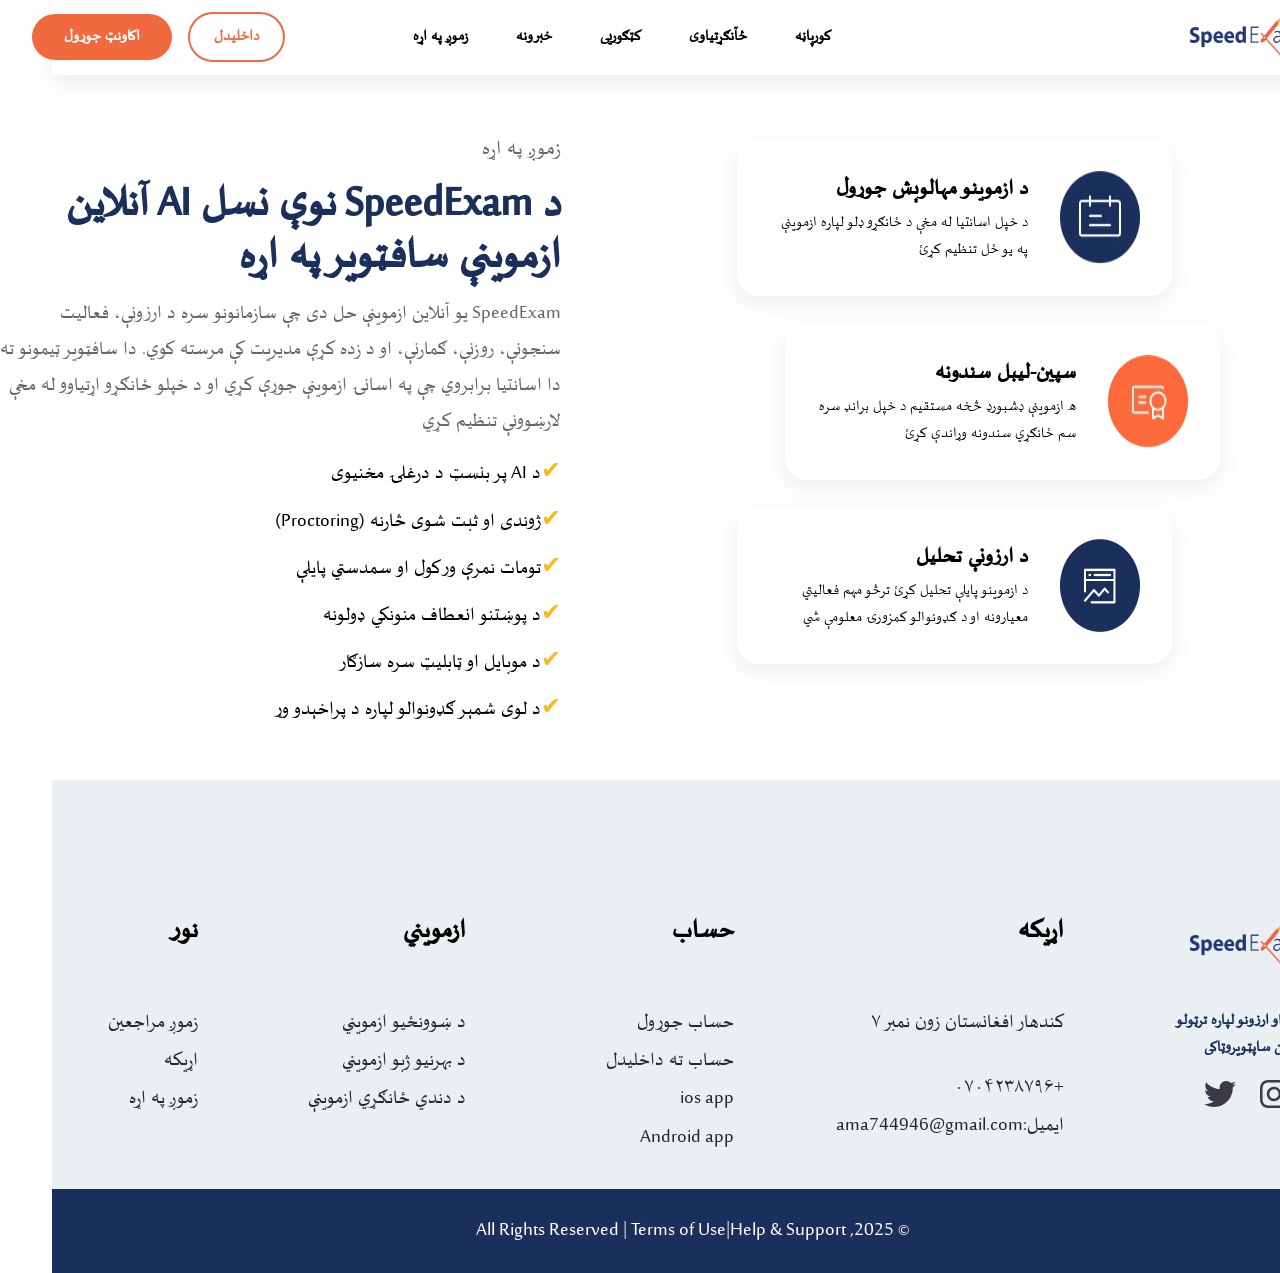
==== about.html @ 2aa9caf0 "Exam card" ====
<!DOCTYPE html>
<html lang="ps" dir="rtl">
<head>
    <meta charset="UTF-8">
    <meta name="viewport" content="width=device-width, initial-scale=1.0">
    <link rel="stylesheet" href="style.css">
    <title>About</title>
</head>
<body>
    <header class="header">
        <div class="container nav-row">
            <img src="img/speedexam.png" alt="logo" id="logo">
        <nav class="main-nav">
        <ul class="nav-list list">
            <li ><a href="index.html" class="nav-link nav">کورپاڼه</a></li>
            <li ><a href="" class="nav-link nav">ځآنګړتیاوی</a></li>
            <li ><a href="" class="nav-link nav">کټګوریی</a></li>
            <li ><a href="" class="nav-link nav">خبرونه</a></li>
            <li ><a href="about.html" class="nav-link nav">زموږ په اړه</a></li>
            
        </ul>
            <ul class="list nav-button">
                <li><a href="#" class="nav-link login">داخلیدل</a></li>
                <li><a href="#" class="nav-link signup">اکاونټ جوړول</a></li>
            </ul>
           
        </nav>
        </div>
    </header>
    <section class="about-c">
        <div class="about container">
        <div class="cards">
            <div class="card card-right">
                <img src="/img/test_BzVHpvr.webp" alt="">
                <div class="card-text">
                    <h3 class="card-h3">د ازموینو مهالوېش جوړول</h3>
                    <p class="card-p">د خپل اسانتیا له مخې د ځانګړو ډلو لپاره ازموینې په یو ځل تنظیم کړئ</p>
                </div>
            </div>
            <div class="card card-left">
                <img src="/img/about-certification_tAh5K1r.webp" alt="">
                <div class="card-text">
                    <h3 class="card-h3">سپین-لیبل سندونه</h3>
                    <p class="card-p">ه ازموینې ډشبورډ څخه مستقیم د خپل برانډ سره سم ځانګړي سندونه وړاندې کړئ</p>
                </div>
            </div>
            <div class="card card-right">
                <img src="/img/assesment_bBGjBGc.webp" alt="">
                <div class="card-text">
                    <h3 class="card-h3">د ارزونې تحلیل</h3>
                    <p class="card-p">د ازموینو پایلې تحلیل کړئ ترڅو مهم فعالیتي معیارونه او د ګډونوالو کمزورۍ معلومې شي</p>
                </div>
            </div>
        </div>
        <div class="about-text">
            <p class="about-p1">زموږ په اړه</p>
            <h2 class="about-h2">د SpeedExam نوې نسل AI آنلاین ازموینې سافټویر په اړه</h2>
            <p class="about-p2">SpeedExam یو آنلاین ازموینې حل دی چې سازمانونو سره د ارزونې، فعالیت سنجونې، 
                روزنې، ګمارنې، او د زده کړې مدیریت کې مرسته کوي. دا سافټویر ټیمونو ته دا 
                اسانتیا برابروي چې په اسانۍ ازموینې جوړې کړي او د خپلو ځانګړو اړتیاوو له مخې لارښوونې تنظیم کړي</p>
            <ul class="about-list">
                <li>د AI پر بنسټ د درغلۍ مخنیوی</li>
                <li>ژوندی او ثبت شوی څارنه (Proctoring)</li>
                <li>تومات نمرې ورکول او سمدستي پایلې</li>
                <li>د پوښتنو انعطاف منونکي ډولونه</li>
                <li>د موبایل او ټابلیټ سره سازګار</li>
                <li>د لوی شمېر ګډونوالو لپاره د پراخېدو وړ</li>
            </ul>
        </div>
        </div>
        </section>
        <footer>
        
        <div class="container grid footer-grid">
            <div class="logo-col">
                <a href="logo" class="flogo-link"><img src="/img/speedexam.png" alt="" id="logo"></a>
                <p class="logo-text">د ازموینو او ارزونو لپاره ترټولو غوره آنلاین ساپټویروټاکی</p>
                <ul class="social-link">
                 <li><a class="footer-links icons" href="#"><img src="/img/icon-facebook.svg" alt=""></a></li>
                  <li><a class="footer-links icons" href="#"><img src="/img/icon-instagram.svg" alt=""></a></li>
                   <li><a class="footer-links icons" href="#"><img src="/img/icon-twitter.svg" alt=""></a></li>
                </ul>
                
            </div>
           <div class="address-col">
            <p class="footer-heading">اړیکه</p>
            <address class="contacts">
                <p> کندهار افغانستان زون نمبر ۷</p>
               <p ><a class="footer-links" href="tel:930704238796">+۰۷۰۴۲۳۸۷۹۶</a><br>
                <a class="footer-links" href="email:ama744946@gmail.com">ایمیل:ama744946@gmail.com</a></p>
            </address>
           </div>
           <nav class="nav-col">
            <p class="footer-heading">حساب</p>
            <ul class="footer-nav">
            <li><a class="footer-links" href="#">حساب جوړول</a></li>
            <li><a class="footer-links" href="#">حساب ته داخلیدل</a></li>
            <li><a class="footer-links" href="#">ios app</a></li>
            <li><a class="footer-links" href="#">Android app</a></li>
            </ul>
           </nav>

           <nav class="nav-col">
            <p class="footer-heading">ازمویني</p>
            <ul class="footer-nav">
            <li><a class="footer-links" href="#">د ښوونځیو ازمویني</a></li>
            <li><a class="footer-links" href="#">د بهرنیو ژبو ازمویني</a></li>
            <li><a class="footer-links" href="#">د دندي ځانګړي ازموینې</a></li>
            </ul>
           </nav>
        
           <nav class="nav-col">
            <p class="footer-heading">نور</p>
            <ul class="footer-nav">
            <li><a class="footer-links" href="#">زموږ مراجعین</a></li>
            <li><a class="footer-links" href="#">اړیکه </a></li>
            <li><a class="footer-links" href="about.html">زموږ په اړه</a></li>
            </ul>
           </nav>
        </div>
        <div class="footer">
            <p class="copyright"> <small>&copy;</small> 2025, All Rights Reserved | Terms of Use|Help & Support</p>
        </div>
    </footer>
</body>
</html>
---- style.css ----
:root{
    --bg:#ffffff;
    --shadow:0 8px 24px rgba(0,0,0,0.08);
    --black:#282828;
    --color:#808080;
    --primary:#f16a3f ;
    --secondary:#1b2f5c;
    --grad-primary:linear-gradient(-90deg, #f1683feb 0%, #f16a3f 100%);
    --cta-bg:#EAF0F2;
    --primery-h:#181818;
}
@font-face { font-family: 'PashtoFont'; 
    src: url('fonts/majalla.ttf') format('woff'); font-weight: normal; font-style: normal; }
*{
    padding: 0;
    margin: 0;
    box-sizing: border-box;
}
html{
    scroll-behavior: smooth;
}
body{

    font-family:'PashtoFont', sans-serif;
    line-height:1.5 ;
    background-color: var(--bg);

}
.container{
    width: min(1300px);
    margin-inline: auto;
}
.header{
background-color: var(--bg);
box-shadow: var(--shadow);
position: sticky;
top: 0;
z-index: 10;
}
.nav-row{
    display: flex;
    justify-content: space-between;
    align-items: center;
}
#logo{
    width: 150px;
}
.main-nav{
    display: flex;
    justify-content: space-between;
    align-items: center;
    gap: 8rem;

   
}

.list{
    list-style: none;
    display: flex;
    justify-content: space-between;
    align-items: center;
    gap: 3rem;
    font-size: 18px;
    font-weight: 600;
   
}
.nav-link{
    text-decoration: none;
    color:black;
}

.nav:hover, .nav:active{
    opacity: 1;
    text-decoration: underline;
    color: var(--primary);
}
.nav-button{
    gap: 1rem;
}
.login{
    color: var(--primary);
    padding: .7rem 1.5rem;
    border: 2px solid var(--primary);
    border-radius: 40px;
    text-align: center;
    background:var(--bg);
    transition: all .2s;
}
.signup{
    padding: .7rem 2rem;
    border-radius: 40px;
    background:var(--primary);
    color: var(--bg);
}

/***********  hero section  ************/
.hero-s{
    background-color: var(--cta-bg);
    padding: 4.8rem 0 7rem 0;
    border-radius: 8px;
}
.hero{
    margin: 0 auto;
    display: flex;
    align-items: center;
    padding: 0 6.5rem;
    gap: 4rem;
}
.primary-h{
    color: var(--primery-h);
    line-height: 1;
    margin-bottom: 3rem;
    font-size: 60px;
    font-weight: 600;
}
#testPartner{
    color: var(--primary);
   
}
.hero-desription{
    margin-bottom: 2rem;
    font-size: 22px;
}
.access-student{
    padding: 1.5rem 5rem;
    background-color: var(--secondary);
    
}
.access{
    margin: 0 auto;
    display: flex;
    justify-content: space-between;
    align-items: center;

}
.p2{
    color: #ffffff;
}
.head2{
    color: var(--primary);
    font-weight: 600;
}
.access-in{
    padding: .7rem 2.5rem;
    outline: none;
    border-radius: 9px;
    border: none;
    margin-left: 1rem;
    font-size: 18px;
}
.sub-btn{
    padding: .7rem 1rem;
    border-radius: 9px;
    background-color: var(--primary);
    border: none;
    color: white;
    font-size: 18px;
    font-weight: 700;
    
}
/*     support compeny********/
.support-c{
    padding: 1.5rem 0;
    background-color:#fbfbfb;
    box-shadow: var(--shadow);
}
.support{
    width: 100%;
    text-align:right;
    margin-top: 2.5rem;
    overflow: hidden;
    white-space: nowrap;
    
}
.head3{
    color: var(--secondary);
    font-size: 48px;
    font-weight: 700;
}
.s-text{
text-align: center;

}
.s-description{
    font-size: 24px;
    color: rgb(104, 103, 103);
    line-height: 1;
    margin: 1rem 0 3rem 0;
}
.support{
    width: 100%;
    text-align:right;
    margin-top: 2.5rem;
    overflow: hidden;
    
}
.S-pics{
    display:flex;
    align-items: center;
    width: max-content;
    animation: scroll-s 70s linear infinite;
}
.S-pics:hover {
    animation-play-state: paused;
  }

.slider{
    width: 100%;
}
.S-pics img{
    margin: 0 30px;
    height: 60px;
}
@keyframes scroll-s{
    0% {
        transform: translateX(100%);
    }
    100% {
        transform:translateX(0)
    }
}
/****************   features    *********/
.grids{
        display: grid;
        column-gap: 4rem;
       
    }
    .grid-colums{
        grid-template-columns: repeat(2,1fr);
    }

.Features{
    padding: 6rem 0 0 0;
    
}
.f-title{
    text-align:center ;
    margin-bottom: 2rem;
}
.step-number{
font-size: 9.8rem;
font-weight: 600;
color: #ddd;

}

.step-img-box{
   display: flex;
   align-items: center;
   justify-content: center;

}
.step-img{
 width: 70%;
    border-radius: 6px;
}

.step-discription{
    font-size: 2rem;
    line-height: 1.8;
}
.sub-h{
    color: var(--primary);
    font-size: 25px;
    font-weight: 900;
  
}
.F-title{
text-align: center;
}
.head2{
font-size: 52px;
color: var(--secondary);
font-weight: 900;
}
/**************about section**************/
.about-c{
 background-color:var(--bg);
 padding: 1rem 2rem;
}
.about{
    margin-top: 1rem;
    display: flex;
    gap: 1rem;
}
.cards{
    padding: 2rem 5rem;
    display: flex;
    flex-direction: column; 
    width: 50%;
}
.card img{
    width: 80px;
}
.card{
padding: 2rem;
display: flex;
gap: 2rem;
margin-bottom: 1.7rem;
box-shadow: var(--shadow);
border-radius: 22px;
}
.card-h3{
    font-size: 26px;
}
.card-p{
    font-size: 18px;
}
.card-right{
    margin-right: 3rem;
}
.card-left{
    margin-left: 3rem;
}
.about-text{
    padding: 1.5rem 5rem 1.5rem 0;
    width: 50%;
}
.about-p1{
    font-size: 26px ;
    color:rgb(104, 103, 103) ;
    letter-spacing: 1.2;
    margin-bottom: .7rem;
}
.about-h2{
    font-weight: 900;
    font-size: 52px;
    color: var(--secondary);
    margin-bottom: .7rem;
    line-height: 1;
}
.about-p2{
    color: rgb(104, 103, 103);
    font-size:24px ;
    font-weight: 500;
    margin-bottom: 1rem;
}
.about-list{
    list-style-type: none;
    padding-left: 0;
    font-size: 24px;
}
.about-list li::before{
    content: "\2714";
    color:#f8b81f ;
}

.about-list li{
    margin-bottom: .7rem;
}
/************ exam card *************/
 .grid-colum-4{
        grid-template-columns: repeat(4,1fr);
    }
.Exam{

    padding: 6rem 0 9rem 0;
}
.exam-n{
    font-size: 1.5rem;
     font-weight: 600;
     color: #333;;
 margin-bottom: 3.2rem;
 }
 .secondry-h{
margin-bottom: 2rem;
font-weight: 700;
font-size: 42px;
color: var(--secondary);
 }
 .Details{
list-style: none;
display: flex;
flex-direction: column;
gap: 2rem;
   padding-left: 1rem;
}
.lists{
    font-size: 1.8rem;
}
.lists a{
    
    color: #333;
}
.lists a:hover{
    text-decoration:underline;
    color: #4ca0ee;
}
.our-exam{
    width: 100%;
}

strong{
    font-weight: 600;
}
.tag{
    display: inline-block;
    text-transform:uppercase;
    background-color:var(--primary);
    font-size: 1.1rem;
    padding: 0.4rem 0.8rem;
    color: var(--bg);
    border-radius: 100px;
    font-weight: 600;
}
.class{
    padding: 0 0 1rem 0;
    border-radius: 12px;
box-shadow: var(--shadow);
overflow: hidden;
transition: all 0.3s;
}
.class:hover{
    transform: translateY(-1.2rem);
    box-shadow: var(--shadow);
}
.class2{
    padding:2rem;
}
.tag-m{
    margin-bottom: 2rem;
}
/**********footer***************/
footer{
padding: 8rem 0 0 0;
background-color:var(--cta-bg);
}

.grid{
        display: grid;
        column-gap: 6.4rem;
        row-gap: 9.6rem;
       
    }
.footer-grid{
    grid-template-columns:1fr 1fr 1fr 1fr 1fr;

}
.footer{
    text-align: center;
    margin-top: 2rem;
    background-color: var(--secondary);
    padding: 1.5rem;
}
logo-col{
    display: flex;
   flex-direction: column;
}
.logo-text{
    font-size: 18px;
    margin-bottom: 1rem;
    color: var(--secondary);
    font-weight: 600;
}
.flogo-link{
    display: block;
    margin-bottom: 1rem;

}
.social-link{
    list-style: none;
    display: flex;
    gap: 1.5rem;
}
.icons{
    height: 2.4rem;
    width: 2.4rem;
}
.contacts{
font-size:1.5rem;
font-style: normal;
line-height: 1.6;
}
.footer-heading{
    font-size: 2rem;
    font-weight: 700;
    color: black;
    margin-bottom: 3rem;
}
.contacts p:first-child{
    margin-bottom: 1.7rem;
   color: var(--black);
}
.footer-links{
    text-decoration: none;
    color:var(--black);
}
.footer-nav{
    list-style: none;
    font-size:1.5rem;
font-style: normal;
line-height: 1.6;
}
.footer-links:hover,
.footer-links:active{
    color: #555;
}
.copyright{
    font-size:24px;
   color: var(--bg);
}
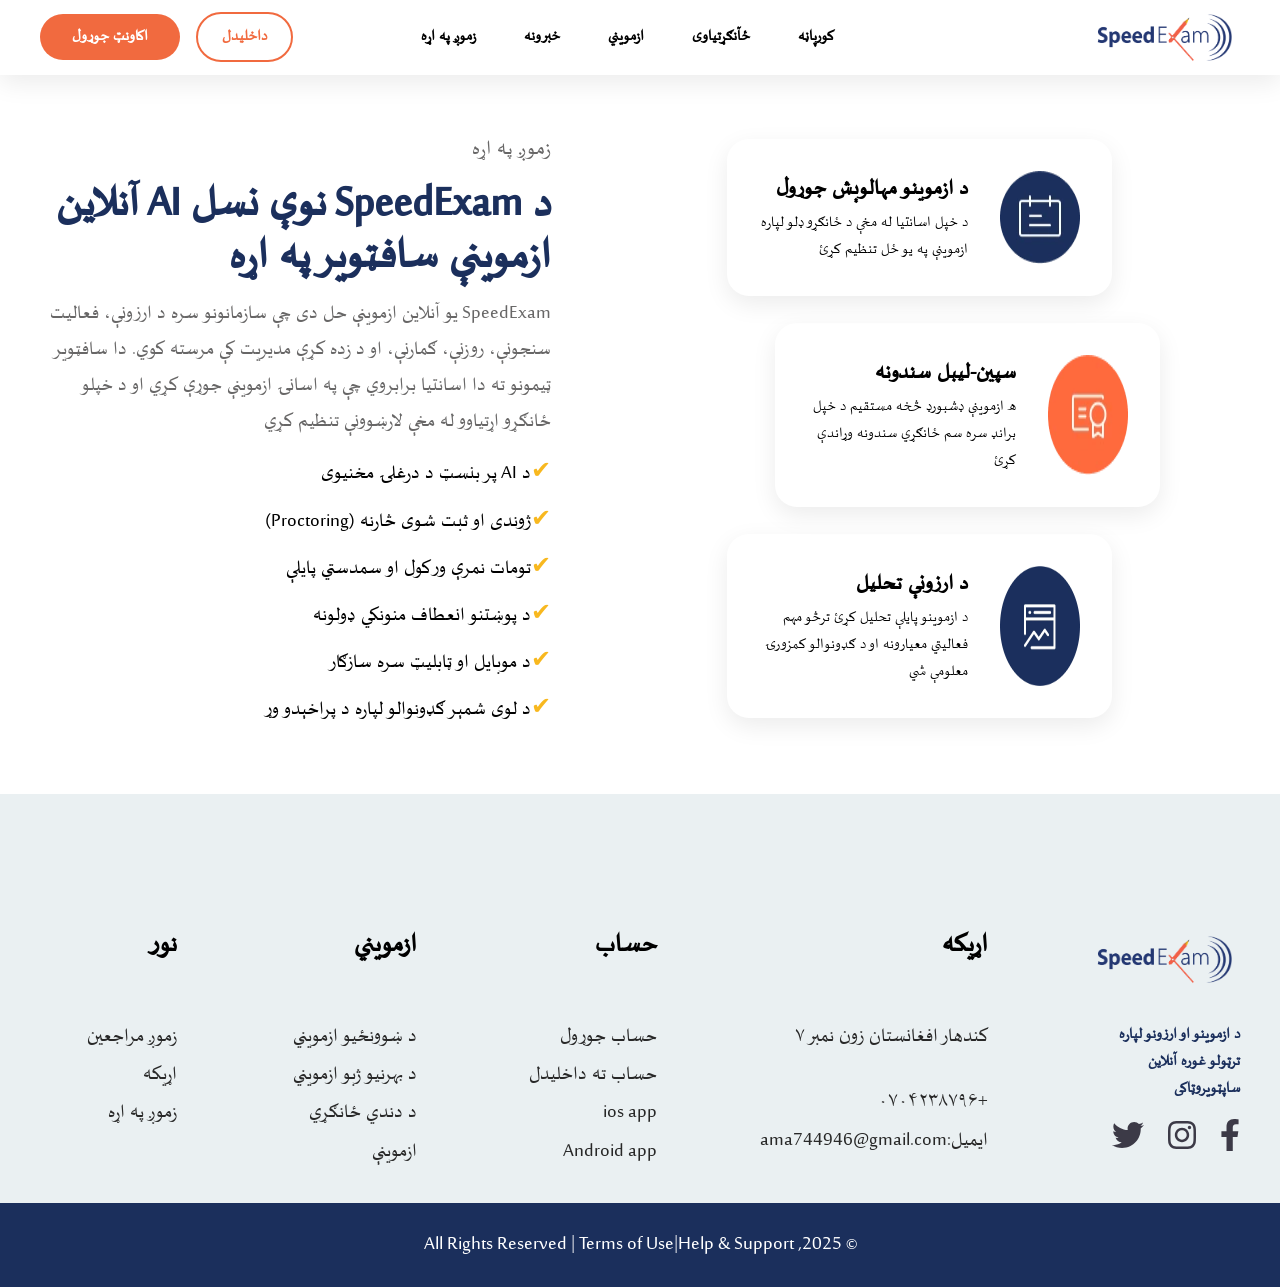
==== commit 570b8c22: "login" ====
--- a/about.html
+++ b/about.html
@@ -4,6 +4,7 @@
     <meta charset="UTF-8">
     <meta name="viewport" content="width=device-width, initial-scale=1.0">
     <link rel="stylesheet" href="style.css">
+     <link rel="stylesheet" href="mediaQuery.css">
     <title>About</title>
 </head>
 <body>
@@ -14,14 +15,14 @@
         <ul class="nav-list list">
             <li ><a href="index.html" class="nav-link nav">کورپاڼه</a></li>
             <li ><a href="" class="nav-link nav">ځآنګړتیاوی</a></li>
-            <li ><a href="" class="nav-link nav">کټګوریی</a></li>
+            <li ><a href="exam.html" class="nav-link nav">ازمویني</a></li>
             <li ><a href="" class="nav-link nav">خبرونه</a></li>
             <li ><a href="about.html" class="nav-link nav">زموږ په اړه</a></li>
             
         </ul>
             <ul class="list nav-button">
-                <li><a href="#" class="nav-link login">داخلیدل</a></li>
-                <li><a href="#" class="nav-link signup">اکاونټ جوړول</a></li>
+                <li><a href="login.html" class="nav-link login">داخلیدل</a></li>
+                <li><a href="sign.html" class="nav-link signup">اکاونټ جوړول</a></li>
             </ul>
            
         </nav>
@@ -93,8 +94,8 @@
            <nav class="nav-col">
             <p class="footer-heading">حساب</p>
             <ul class="footer-nav">
-            <li><a class="footer-links" href="#">حساب جوړول</a></li>
-            <li><a class="footer-links" href="#">حساب ته داخلیدل</a></li>
+            <li><a class="footer-links" href="sign.html">حساب جوړول</a></li>
+            <li><a class="footer-links" href="login.html">حساب ته داخلیدل</a></li>
             <li><a class="footer-links" href="#">ios app</a></li>
             <li><a class="footer-links" href="#">Android app</a></li>
             </ul>
--- a/style.css
+++ b/style.css
@@ -27,10 +27,11 @@
 
 }
 .container{
-    width: min(1300px);
+    width:max(1200px);
     margin-inline: auto;
 }
 .header{
+width: 100%;
 background-color: var(--bg);
 box-shadow: var(--shadow);
 position: sticky;
@@ -420,6 +421,168 @@
 .tag-m{
     margin-bottom: 2rem;
 }
+/****** Freq Asked Question **********/
+.F-question{
+    background-color: var(--bg);
+    padding: 4rem 0;
+}
+.fq-title{
+font-size: 44px;
+font-weight: 700;
+color: var(--secondary);
+margin-bottom: 2rem;
+
+}
+.questions{
+    column-gap: 6rem;
+    row-gap: 2rem;
+}
+.faq{
+    border-radius: 11px;
+box-shadow: var(--shadow);
+}
+.fq-h button{
+   font-size: 22px;
+   font-weight: 700;
+   color: var(--bg);
+   background-color: var(--primary);
+   width: 100%;
+   border: none;
+   outline: none;
+   padding: .8rem;
+   border-radius: 11px 11px 0 0;
+}
+.fq-p{
+    font-size: 18px;
+    color: var(--color);
+    margin: 0 1rem 0 1rem;
+    padding: 2rem;
+}
+/***** sigin up **************/
+.section-sigin{
+padding: 4.8rem 0 12.8rem 0;
+}
+.sigin
+{
+    display: grid;
+    grid-template-columns: 2.5fr 1fr;
+    background-color: var(--primary);
+    box-shadow:var(--shadow);
+    border-radius: 2rem;
+    overflow: hidden;
+}
+.sigin .secondry-h{
+    margin-bottom: 2rem;
+}
+.sigin-text-box{
+padding: 4.8rem 6.4rem 6.4rem 6.4rem;
+}
+.sigin-text{
+font-size: 1.8rem;
+line-height: 1.8;
+color: rgb(44, 42, 42);
+margin-bottom: 2rem;
+}
+
+.sigin-img{
+    background-image:linear-gradient(to right bottom,
+    rgba(24, 100, 171,0.35),rgba(123, 81, 252, 0.35)), 
+    url(img/cta.jpg);
+   
+    background-size:cover;
+}
+.sigin-form{
+    display: grid;
+    grid-template-columns: 1fr 1fr;
+    column-gap: 3rem;
+    row-gap: 2rem;
+}
+.sigin-form label{
+display: block;
+font-size: 1.6rem;
+font-weight: 500;
+margin-bottom: 1rem;
+color: #1f1e1e;
+}
+sigin-form input::placeholder{
+    color: #aaa;
+}
+.sigin-form input,
+.sigin-form select{
+    width: 100%;
+    padding: 1rem;
+    font-size: 1.1rem;
+    font-family: inherit;
+    color: inherit;
+    border: none;
+    background-color: #fdf2e9;
+    border-radius: 9px;
+    box-shadow:var(--shadow);
+}
+.btn-form{
+    background-color: var(--secondary);
+    align-self: end;
+    padding: 1.2rem;
+    color: var(--bg);
+    border-radius: 22px;
+    outline: none;
+    border:none;
+}
+.btn-form:hover{
+background-color: #d3f3fa;
+color: #555;
+}
+.sigin *:focus{
+    outline: none;
+    box-shadow:0 0 0 0.8rem rgba(247, 250, 253, 0.5);
+}
+/********login ******************/
+.login-section{
+    background-color: var(--bg);
+    width: 1300px;
+    margin: 1rem auto;
+}
+.login-form{
+    width: 380px;
+    margin: 4rem auto;
+    padding: 2rem;
+    background-color:#dfedf2;
+    box-shadow: var(--shadow);
+    border-radius: 10px;
+    text-align: center;
+}
+.login img{
+    margin-bottom: 5rem;
+}
+.con-form{
+    display: flex;
+    flex-direction: column;
+    text-align: start;
+    margin-bottom: 1.6rem;
+}
+.con-form label{
+    font-size: 20px;
+    font-weight: 700;
+    color: var(--secondary);
+    margin-bottom: .5rem;
+}
+.con-form input{
+    padding: 1.2rem;
+    border: none;
+    outline: none;
+    font-size: 14px;
+    border-radius: 15px;
+}
+.btn-form-login{
+    padding: 1rem 1.7rem;
+    color: var(--bg);
+    font-size: 240x;
+    font-weight: 600;
+    background-color: var(--primary);
+    border-radius: 15px;
+    border: none;
+    outline: none;
+}
 /**********footer***************/
 footer{
 padding: 8rem 0 0 0;
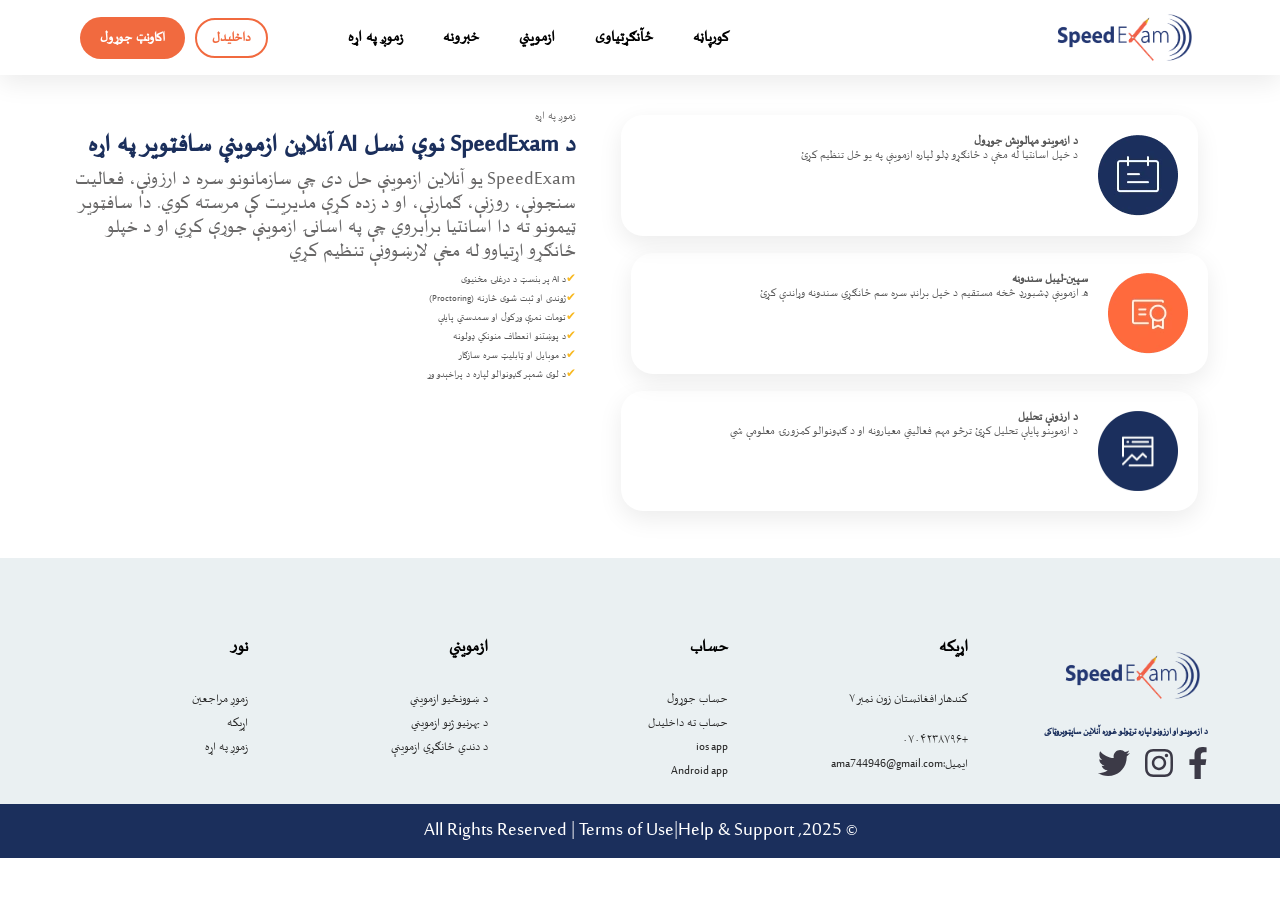
==== commit b4d790be: "indexPage Dynamic version 1" ====
--- a/about.html
+++ b/about.html
@@ -3,8 +3,9 @@
 <head>
     <meta charset="UTF-8">
     <meta name="viewport" content="width=device-width, initial-scale=1.0">
-    <link rel="stylesheet" href="style.css">
-     <link rel="stylesheet" href="mediaQuery.css">
+    <link rel="stylesheet" href="Style/style.css">
+     <link rel="stylesheet" href="Style/mediaQuery.css">
+    
     <title>About</title>
 </head>
 <body>
@@ -26,6 +27,10 @@
             </ul>
            
         </nav>
+        <button class="btn-mobile-nav">
+          <img src="img/menue.svg" alt="" class="icon-mobile-nav menue-icon">
+          <img src="img/close.svg" alt="" class="icon-mobile-nav close-icon">
+        </button>
         </div>
     </header>
     <section class="about-c">
@@ -123,5 +128,6 @@
             <p class="copyright"> <small>&copy;</small> 2025, All Rights Reserved | Terms of Use|Help & Support</p>
         </div>
     </footer>
+      <script defer src="JS/javaScript.js"></script>
 </body>
 </html>
--- a/Style/style.css
+++ b/Style/style.css
@@ -0,0 +1,867 @@
+:root{
+    --bg:#ffffff;
+    --shadow:0 8px 24px rgba(0,0,0,0.08);
+    --black:#282828;
+    --color:#808080;
+    --primary:#f16a3f ;
+    --secondary:#1b2f5c;
+    --grad-primary:linear-gradient(-90deg, #f1683feb 0%, #f16a3f 100%);
+    --cta-bg:#EAF0F2;
+    --primery-h:#181818;
+}
+@font-face { font-family: 'PashtoFont'; 
+    src: url('../fonts/majalla.ttf') format('woff'); font-weight: normal; font-style: normal; }
+*{
+    padding: 0;
+    margin: 0;
+    box-sizing: border-box;
+}
+html{
+    scroll-behavior: smooth;
+    font-size: 62.5%;
+}
+body{
+
+font-family:'PashtoFont', sans-serif;
+line-height: 1;
+font-weight: 400;
+color: #555;
+overflow-x: hidden;
+background-color: var(--bg);
+}
+.container {
+  /* 1140px */
+  max-width: 120rem;
+  padding: 0 3.2rem;
+  margin: 0 auto;
+}
+.grid {
+  display: grid;
+  column-gap: 6.4rem;
+  row-gap: 9.6rem;
+}
+/*-------------------header-----------------*/
+.header{
+background-color: var(--bg);
+box-shadow: var(--shadow);
+position: sticky;
+top: 0;
+z-index: 10;
+ padding: 0 4.8rem;
+}
+.nav-row{
+    display: flex;
+    justify-content: space-between;
+    align-items: center;
+}
+#logo{
+    width: 150px;
+}
+.main-nav{
+    display: flex;
+    justify-content: space-between;
+    align-items: center;
+    gap: 8rem;  
+}
+
+.list{
+    list-style: none;
+    display: flex;
+    justify-content: space-between;
+    align-items: center;
+    gap: 4rem;
+    font-size: 18px;
+    font-weight: 600;
+   
+}
+.nav-link{
+    text-decoration: none;
+    color:black;
+}
+
+.nav:hover, .nav:active{
+    opacity: 1;
+    text-decoration: underline;
+    color: var(--primary);
+}
+.nav-button{
+    gap: 1rem;
+}
+.login{
+    color: var(--primary);
+    padding: .7rem 1.5rem;
+    border: 2px solid var(--primary);
+    border-radius: 40px;
+    text-align: center;
+    background:var(--bg);
+    transition: all .2s;
+    font-size: 16px;
+    font-weight: 600;
+}
+.signup{
+    padding: 1rem 2rem;
+    border-radius: 40px;
+    background:var(--primary);
+    color: var(--bg);
+    font-size: 16px;
+    font-weight: 600;
+}
+.btn-mobile-nav{
+border: none;
+background: none;
+cursor: pointer;
+display: none;
+}
+.icon-mobile-nav{
+width: 4.8rem;
+height: 4.8rem;
+}
+.close-icon{
+    display: none;
+}
+/***********  hero section  ************/
+.hero-s{
+    background-color: var(--cta-bg);
+     padding: 4.8rem 0 9.6rem 0;
+}
+.hero {
+  max-width: 130rem;
+  margin: 0 auto;
+  padding: 0 3.2rem;
+  display: grid;
+  grid-template-columns: 1fr 1fr;
+  gap: 9.6rem;
+  align-items: center;
+}
+.hero img{
+    width: 100%;
+}
+.primary-h{
+    color: var(--primery-h);
+    line-height: 1;
+    margin-bottom: 3rem;
+    font-size: 6.5rem;
+    font-weight: 600;
+}
+#testPartner{
+    color: var(--primary);
+   
+}
+.hero-desription{
+    margin-bottom: 3rem;
+    font-size: 26px;
+}
+/*-----acssess student-----------*/
+.access-student{
+    padding: 1.5rem 5rem;
+    background-color: var(--secondary);
+    
+}
+.access{
+    grid-template-columns: 1fr 1fr;
+    justify-content: space-between;
+    align-items: center;
+position: relative;
+}
+.p2{
+    color: #ffffff;
+    font-size: 2.3rem;
+}
+.head2{
+    color: #ffffff;
+    font-size: 2.5rem;
+    margin-bottom: 1rem;
+}
+.code-form{
+    display: flex;
+    gap: 1rem;
+}
+.access-in{
+  padding: 2rem;
+    width: 60%;
+    outline: none;
+    border-radius: 8rem;
+    border: none;
+    font-size: 1.1rem;
+    margin: 0;
+}
+.sub-btn{
+    width: 30%;
+    border-radius:8rem;
+    background-color: var(--primary);
+    border: none;
+    color: white;
+    font-size: 1.5rem;
+    font-weight: 700;
+    padding: 1rem;
+}
+#message{
+    position:absolute;
+    top:7rem;
+    left:23rem;
+    color:var(--primary);
+
+    padding: 1rem 2rem;
+    border-radius: 12px;
+
+    font-size: 1.8rem;
+    font-weight: 700;
+
+
+    z-index: 9999;
+
+    opacity: 0;
+    visibility: hidden;
+
+    transform: translateY(-20px);
+
+    transition: all 0.4s ease;
+}
+#message.show{
+
+    opacity: 1;
+    visibility: visible;
+
+    transform: translateY(0);
+}
+/*     support compeny********/
+.support-c{
+    padding: 1.5rem 0;
+    background-color:#fbfbfb;
+    box-shadow: var(--shadow);
+}
+.support{
+    width: 100%;
+    text-align:right;
+    margin-top: 2.5rem;
+    overflow: hidden;
+    white-space: nowrap;
+    
+}
+.head3{
+    color: var(--secondary);
+    font-size: 3rem;
+    font-weight: 700;
+}
+.s-text{
+text-align: center;
+
+}
+.s-description{
+    font-size: 1.8rem;
+    color: rgb(104, 103, 103);
+    line-height: 1;
+    margin: 1rem 0 3rem 0;
+}
+.support{
+    width: 100%;
+    text-align:right;
+    margin-top: 2.5rem;
+    overflow: hidden;
+    
+}
+.S-pics{
+    display:flex;
+    align-items: center;
+    width: max-content;
+    animation: scroll-s 70s linear infinite;
+}
+.S-pics:hover {
+    animation-play-state: paused;
+  }
+
+.slider{
+    width: 100%;
+}
+.S-pics img{
+    margin: 0 30px;
+    height:3.7rem;
+}
+@keyframes scroll-s{
+    0% {
+        transform: translateX(100%);
+    }
+    100% {
+        transform:translateX(0)
+    }
+}
+/****************   features    *********/
+.grids{
+        display: grid;
+        column-gap: 4rem;
+       
+    }
+    .grid-colums{
+        grid-template-columns: repeat(2,1fr);
+    }
+
+.Features{
+    padding: 6rem 0 0 0;
+    
+}
+.f-title{
+    text-align:center ;
+    margin-bottom: 2rem;
+}
+.step-number{
+font-size: 9.8rem;
+font-weight: 600;
+color: #ddd;
+
+}
+.theetery-h{
+    font-weight: 700;
+    font-size: 2rem;
+}
+.step-img-box{
+   display: flex;
+   align-items: center;
+   justify-content: center;
+
+    transition-delay: 0.3s;
+}
+
+.step-text-box{
+    transition-delay: 0.2s;
+}
+.step-img{
+ width: 70%;
+    border-radius: 6px;
+}
+
+.step-discription{
+    font-size: 2rem;
+    line-height: 1.8;
+}
+.sub-h{
+    color: var(--primary);
+    font-size: 1.3rem;
+    font-weight: 900;
+  
+}
+.F-title{
+text-align: center;
+}
+.head2-f{
+font-size: 3.25rem;
+color: var(--secondary);
+font-weight: 900;
+}
+
+
+.hidden-left{
+    opacity: 0;
+    transform: translateX(-100px);
+
+    transition: all 1s ease;
+}
+
+.hidden-right{
+    opacity: 0;
+    transform: translateX(100px);
+
+    transition: all 1s ease;
+}
+
+.show{
+    opacity: 1;
+    transform: translateX(0);
+}
+/**************about section**************/
+.about-c{
+ background-color:var(--bg);
+ padding: 1rem 2rem;
+}
+.about{
+    margin-top: 1rem;
+    display: flex;
+    gap: 1rem;
+}
+.cards{
+    padding: 2rem 5rem;
+    display: flex;
+    flex-direction: column; 
+    width: 50%;
+}
+.card img{
+    width: 80px;
+}
+.card{
+padding: 2rem;
+display: flex;
+gap: 2rem;
+margin-bottom: 1.7rem;
+box-shadow: var(--shadow);
+border-radius: 22px;
+}
+.card-h3{
+    font-size: 1.4rem;
+}
+.card-p{
+    font-size: 1.4rem;
+}
+.card-right{
+    margin-right: 3rem;
+}
+.card-left{
+    margin-left: 3rem;
+}
+.about-text{
+    padding: 1.5rem 5rem 1.5rem 0;
+    width: 50%;
+}
+.about-p1{
+    font-size: 1.4rem ;
+    color:rgb(104, 103, 103) ;
+    letter-spacing: 1.2;
+    margin-bottom: .7rem;
+}
+.about-h2{
+    font-weight: 900;
+    font-size:3rem;
+    color: var(--secondary);
+    margin-bottom: .7rem;
+    line-height: 1;
+}
+.about-p2{
+    color: rgb(104, 103, 103);
+    font-size:24px ;
+    font-weight: 500;
+    margin-bottom: 1rem;
+}
+.about-list{
+    list-style-type: none;
+    padding-left: 0;
+    font-size: 1.2rem;
+}
+.about-list li::before{
+    content: "\2714";
+    color:#f8b81f ;
+}
+
+.about-list li{
+    margin-bottom: .7rem;
+}
+/************ exam card *************/
+ .grid-colum-4{
+        grid-template-columns: repeat(4,1fr);
+    }
+.Exam{
+
+    padding: 6rem 0 9rem 0;
+}
+.exam-n{
+    font-size: 1.5rem;
+     font-weight: 600;
+     color: #333;;
+ margin-bottom: 3.2rem;
+ }
+ .secondry-h{
+margin-bottom: 2rem;
+font-weight: 700;
+font-size: 2.5rem;
+color: var(--secondary);
+ }
+ .Details{
+list-style: none;
+display: flex;
+flex-direction: column;
+gap: 2rem;
+   padding-left: 1rem;
+}
+.lists{
+    font-size: 1.8rem;
+}
+.lists a{
+    
+    color: #333;
+}
+.lists a:hover{
+    text-decoration:underline;
+    color: #4ca0ee;
+}
+.our-exam{
+    width: 100%;
+}
+
+strong{
+    font-weight: 600;
+}
+.tag{
+    display:inline-block;
+    text-transform:uppercase;
+    background-color:var(--primary);
+    font-size: 1.1rem;
+    padding: 0.4rem 0.8rem;
+    color: var(--bg);
+    border-radius: 100px;
+    font-weight: 600;
+}
+
+.class{
+    padding: 0 0 4.8rem 0;
+    border-radius: 12px;
+box-shadow: var(--shadow);
+overflow: hidden;
+transition: all 0.3s;
+}
+.class:hover{
+    transform: translateY(-1.2rem);
+    box-shadow: var(--shadow);
+}
+.class2{
+    padding:2rem;
+   display: flex;
+   flex-direction: column;
+}
+.tag-m{
+    margin-bottom: 2rem;
+}
+.start{
+    background-color: var(--secondary);
+   text-align: center;
+}
+
+
+
+/****** Freq Asked Question **********/
+.F-question{
+    background-color: var(--bg);
+    padding: 4rem 4rem;
+}
+.fq-title{
+font-size: 2.7rem;
+font-weight: 700;
+color: var(--secondary);
+margin-bottom: 2rem;
+
+}
+.questions{
+    column-gap: 6rem;
+    row-gap: 2rem;
+}
+.faq{
+    border-radius: 11px;
+box-shadow: var(--shadow);
+}
+.fq-h button{
+   font-size: 1.8rem;
+   font-weight: 700;
+   color: var(--bg);
+   background-color: var(--primary);
+   width: 100%;
+   border: none;
+   outline: none;
+   padding: .8rem;
+   border-radius: 11px 11px 0 0;
+}
+.fq-p{
+    font-size: 1.8rem;
+    color: var(--color);
+    margin: 0 1rem 0 1rem;
+    padding: 2rem;
+}
+/***** sigin up **************/
+.section-sigin{
+padding: 4.8rem 0 8rem 0;
+}
+.sigin
+{
+    display: grid;
+    grid-template-columns: 2.5fr 1fr;
+    background-color: var(--primary);
+    box-shadow:var(--shadow);
+    border-radius: 2rem;
+    overflow: hidden;
+}
+.sigin .secondry-h{
+    margin-bottom: 2.5rem;
+}
+.sigin-text-box{
+padding: 2rem 6rem 3rem 6rem;
+}
+.container-2{
+    max-width: 70rem;
+    margin: 2rem auto;
+}
+.sigin-text{
+font-size: 1.8rem;
+line-height: 1.8;
+color: rgb(44, 42, 42);
+margin-bottom: 2rem;
+}
+
+.sigin-img{
+    background-image:linear-gradient(to right bottom,
+    rgba(24, 100, 171,0.35),rgba(123, 81, 252, 0.35)), 
+    url(img/cta.jpg);
+   background-position: center;
+    background-size:cover;
+}
+.sigin-form{
+    display: grid;
+    grid-template-columns: 1fr 1fr;
+    gap: 2rem;
+
+}
+.sigin-form label{
+display: block;
+font-size: 1.6rem;
+font-weight: 600;
+margin-bottom: .7rem;
+color: #1f1e1e;
+}
+.sigin-form input::placeholder{
+    color: #aaa;
+    font-size: 1.6rem;
+}
+
+.sigin-form input,
+.sigin-form select{
+    padding: 1rem;
+    font-size: 1.1rem;
+    font-family: inherit;
+    color: inherit;
+    border: none;
+    background-color: #fdf2e9;
+    border-radius: 9px;
+    box-shadow:var(--shadow);
+}
+#select-where{
+    width: 100%;
+      color: #aaa;
+    font-size: 1.6rem;
+}
+.btn-form{
+    background-color: var(--secondary);
+    align-self: end;
+    padding: 1.2rem;
+    color: var(--bg);
+    border-radius: 22px;
+    outline: none;
+    border:none;
+}
+.btn-form:hover{
+background-color: #d3f3fa;
+color: #555;
+}
+.sigin *:focus{
+    outline: none;
+    box-shadow:0 0 0 0.8rem rgba(247, 250, 253, 0.5);
+}
+/********login ******************/
+.login-section{
+    background-color: var(--bg);
+    width: 1300px;
+    margin: 1rem auto;
+}
+.login-form{
+    width: 23rem;
+    margin: 4rem auto;
+    padding: 2rem;
+    background-color:#dfedf2;
+    box-shadow: var(--shadow);
+    border-radius: 10px;
+    text-align: center;
+}
+.login img{
+    margin-bottom: 5rem;
+}
+.con-form{
+    display: flex;
+    flex-direction: column;
+    text-align: start;
+    margin-bottom: 1.6rem;
+}
+.con-form label{
+    font-size: 1.2rem;
+    font-weight: 700;
+    color: var(--secondary);
+    margin-bottom: .5rem;
+}
+.con-form input{
+    padding: 1.2rem;
+    border: none;
+    outline: none;
+    font-size: 1rem;
+    border-radius: 15px;
+}
+.btn-form-login{
+    padding: 1rem 1.7rem;
+    color: var(--bg);
+    font-size: 1.2rem;
+    font-weight: 600;
+    background-color: var(--primary);
+    border-radius: 15px;
+    border: none;
+    outline: none;
+}
+/********* create exam  **********/
+
+.exam-crud{
+    padding: 4rem 0;
+}
+.container-e {
+    width: 80%;
+    margin: auto;
+    padding: 20px;
+    color: var(--secondary);
+    box-shadow: var(--shadow);
+    background-color: var(--bg);
+}
+
+h1 {
+    text-align: center;
+    color:var(--secondary);
+}
+.exam-titel{
+    padding: 2rem;
+    border-radius: 10px;
+    background-color: var(--cta-bg);
+    box-shadow: var(--shadow);
+    margin-bottom: 2rem;
+    text-align: center;
+}
+.form-box {
+    background: white;
+    padding: 20px;
+    border-radius: 10px;
+    margin-bottom: 20px;
+}
+
+input, textarea {
+    width: 100%;
+    padding: 10px;
+    margin: 8px 0;
+    border: 1px solid #ccc;
+    border-radius: 5px;
+}
+
+button {
+    padding: 10px 20px;
+    border: none;
+    border-radius: 10px;
+    cursor: pointer;
+}
+
+.add-btn {
+    background-color:var(--primary);
+    color: white;
+}
+
+.update-btn {
+    background-color: var(--secondary);
+    color: white;
+    margin-top: 2rem;
+    margin-left: 1.5rem;
+}
+
+.delete-btn {
+    background-color: #dc3545;
+    color: white;
+     margin-top: 2rem;
+}
+
+table {
+    width: 100%;
+    border-collapse: collapse;
+    background: white;
+}
+
+th, td {
+    padding: 10px;
+    border: 1px solid #ddd;
+    text-align: center;
+}
+
+th {
+    background-color: var(--primary);
+    color: white;
+    font-weight: 600;
+}
+/**********footer***************/
+footer{
+padding: 8rem 0 0 0;
+background-color:var(--cta-bg);
+}
+
+.footer-grid{
+    grid-template-columns:1fr 1fr 1fr 1fr 1fr;
+
+}
+.footer{
+    text-align: center;
+    margin-top: 2rem;
+    background-color: var(--secondary);
+    padding: 1.5rem;
+}
+logo-col{
+    display: flex;
+   flex-direction: column;
+}
+.logo-text{
+    font-size: 1.1rem;
+    margin-bottom: 1rem;
+    color: var(--secondary);
+    font-weight: 600;
+}
+.flogo-link{
+    display: block;
+    margin-bottom: 1rem;
+
+}
+.social-link{
+    list-style: none;
+    display: flex;
+    gap: 1.5rem;
+}
+.icons{
+    height: 2.4rem;
+    width: 2.4rem;
+}
+.contacts{
+font-size:1.5rem;
+font-style: normal;
+line-height: 1.6;
+}
+.footer-heading{
+    font-size: 2rem;
+    font-weight: 700;
+    color: black;
+    margin-bottom: 3rem;
+}
+.contacts p:first-child{
+    margin-bottom: 1.7rem;
+   color: var(--black);
+}
+.footer-links{
+    text-decoration: none;
+    color:var(--black);
+}
+.footer-nav{
+    list-style: none;
+    font-size:1.5rem;
+font-style: normal;
+line-height: 1.6;
+}
+.footer-links:hover,
+.footer-links:active{
+    color: #555;
+}
+.copyright{
+    font-size:24px;
+   color: var(--bg);
+}
+
+
+
+
+
+
+
+
+
+
+
+
+
--- a/Style/mediaQuery.css
+++ b/Style/mediaQuery.css
@@ -0,0 +1,365 @@
+/* 1344px  small pc*/
+
+@media(max-width:84rem){
+    .hero{
+        max-width: 120rem;
+    }
+    .primary-h{
+        font-size:6rem;
+
+    }
+    .p2{
+    font-size: 2rem;
+}
+}
+/*1200px landscap tablete*/
+@media(max-width:75rem){
+ .html{
+    font-size: 56.25%;
+}
+.p2{
+    font-size: 1.6rem;
+}
+.header{
+    padding: 0 3.2rem;
+}
+.hero{
+    padding: 0 5rem;
+    gap: 4.8rem;
+}
+}
+.login-section{
+   width: 75rem;
+    margin: 1rem auto;
+}
+/* 1070*/
+@media(max-width:67rem){
+.primary-h{
+    font-size: 5.5rem;
+}
+.card img{
+    width: 75px;
+}
+.card-h3{
+    font-size: 1.2rem;
+}
+.card-p{
+    font-size: 1.2rem;
+}
+}
+@media(max-width:61.75rem){
+.primary-h{
+    font-size: 5.2rem;
+}
+}
+.login-section{
+    width:61rem;
+    margin: 2rem auto;
+}
+/* tablete  944*/
+@media(max-width:59rem){
+.html{
+    font-size: 50%;
+}
+.list{
+    gap: 1rem;
+}
+.signup{
+    padding: 1rem 1.5rem;
+}
+.primary-h{
+    font-size: 4.5rem;
+}
+.hero{
+    grid-template-columns: 1fr;
+    text-align: center;
+}
+#testPartner{
+    color: var(--primery-h);
+   
+}
+.p2{
+    font-size: 2rem;
+}
+.t-signup{
+    font-weight: 600;
+    font-size: 22px;
+    padding: 1.5rem 2rem;
+}
+.nav-list{
+    gap: 1.5rem;
+}
+.access{
+    grid-template-columns: 1fr;
+   text-align: center;
+
+}
+.grid{
+    row-gap: 4rem;
+}
+.code-form{
+    flex-direction: column;
+    align-items: center;
+    gap: 1.5rem;
+}
+.access-in{
+    width: 30%;
+}
+.sub-btn{
+    width: fit-content;
+    padding:1.5rem 1rem ;
+}
+.grid-colum-4{
+    grid-template-columns: repeat(2,1fr);
+    row-gap: 4rem;
+}
+.S-pics img{
+   
+    height:3rem;
+}
+.step-number{
+    font-size: 7.4rem;
+}
+.sigin-form{
+    grid-template-columns: 1fr;
+}
+.grid-footer{
+    column-gap:2rem ;
+}
+.header{
+    padding: 0 1rem;
+}
+.nav-row{
+    gap: 1rem;
+}
+.list{
+    font-size: 16px;
+}
+.head2-f{
+    font-size: 1.7rem;
+}
+.btn-mobile-nav{
+    display: block;
+    z-index: 999;
+}
+.main-nav{
+    background-color:#ffffff;
+    box-shadow: 0 2px 10px rgba(0, 0,0,0.08);
+    position:fixed;
+    top: 0;
+    left: 0;
+    width: 20rem;
+    height: 100vh;
+     transform: translateX(-100%);
+    align-items: start;
+    justify-content: start;
+    flex-direction: column;
+   
+    margin-top: 7.4rem;
+    padding-top: 2rem;
+    gap: 5rem;
+ opacity: 0;
+ visibility: hidden;
+ pointer-events: none;
+
+   transition: all 0.5s ease-in;
+ 
+}
+.open-nav .main-nav{
+ opacity: 1;
+ visibility:visible;
+ pointer-events:auto;
+ transform: translateX(0);
+} 
+.open-nav .btn-mobile-nav .close-icon{
+display: block;
+
+}
+
+.open-nav .btn-mobile-nav .menue-icon{
+display:none;
+}
+.list{
+    font-weight: 700;
+    font-size: 2.5rem;
+    flex-direction: column;
+    align-self: center;
+gap:3rem;
+}
+.main-nav nav-link:link:visited{
+    text-decoration: underline;
+
+} 
+.nav-button{
+    gap: 3rem;
+}
+
+.section-sigin{
+padding: 4.8rem 4rem 8rem 4rem;
+}
+}
+.cards{
+padding-left:2rem ; 
+ padding-right: 0;  
+width: 70%;
+}
+.card-right{
+    margin-right: 1rem;
+}
+.card-left{
+    margin-left: 1rem;
+}
+.about-text{
+    padding-right:1.5rem;
+    width: 60%;
+}
+.about-c.container{
+    padding: 1rem 0;
+}
+.login-section{
+    width:59rem;
+
+}
+
+
+/* small tablate  704*/
+@media(max-width:44.31rem){
+.primary-h{
+    font-size: 3.3rem;
+}
+.access-in{
+    width: 40%;
+}
+.sub-btn{
+    width:fit-content;
+   
+}
+.p2{
+   
+    font-size: 1.7rem;
+}
+.head3{
+   font-size: 2.5rem;
+}
+.s-description{
+    padding: 0 3rem;
+ text-wrap: wrap;
+}
+
+    .grid-footer{
+          grid-template-columns:repeat(6,1fr);
+    }
+    .nav-col{
+    grid-row:1;
+    grid-column: span 2;
+}
+.logo-col,.address-col{
+    grid-column: span 3;
+}
+.theetery-h{
+    font-size: 1.8rem;
+}
+.step-img{
+ width: 100%;
+    border-radius: 6px;
+}
+.secondry-h{
+    font-size: 2rem;
+}
+.faq-grid-col{
+grid-template-columns: 1fr;
+}
+
+.card-p{
+    font-size: 1.6rem;
+}
+.card-h{
+    font-size: 1.8;
+    font-weight: 700;
+}
+.about-p1{
+    font-size: 1rem;
+}
+.about-h2{
+    font-size: 2rem;
+}
+}
+.login-section{
+    width:44rem;
+  
+}
+/* 590 mobile */
+@media(max-width:37.76em){
+   .grid-colum-4{
+grid-template-columns: 1fr;
+    }
+    .grid-colums{
+grid-template-columns: 1fr;
+    }
+    .access-in{
+    width: 90%;
+}
+.sub-btn{
+    width: fit-content;
+}
+.head3{
+    font-size: 2rem;
+    text-wrap: wrap;
+    padding:0 2rem ;
+}
+.F-question{
+
+    padding: 4rem 0;
+}
+
+.logos img{
+height: 2.5rem;
+}
+.step-img-box:nth-child(2){
+grid-row: 1;
+}
+
+.step-img-box:nth-child(6){
+    grid-row: 5;
+    }
+   .step-img-box{
+    margin-bottom: 1rem;
+   }
+   .siging-img{
+     
+         background-image:url(img/speedexamlogo.png);
+    background-size: cover;
+      }
+.sigin{
+    grid-template-columns: 1fr;
+    grid-template-rows:1fr 2fr;
+}
+
+   .cards{
+    width: 100%;
+}
+.about-text{
+    width: 100%;
+}
+.about-list{
+    font-size: 2rem;
+}
+.about-p1{
+    font-size: 1.8rem;
+}
+.about{
+    flex-direction: column;
+}
+.login-section{
+    width: 37rem;
+}
+.login-form{
+    width:23rem ;
+}
+#message{
+    top: 18rem;
+    left:5rem;
+}
+}
+
+
